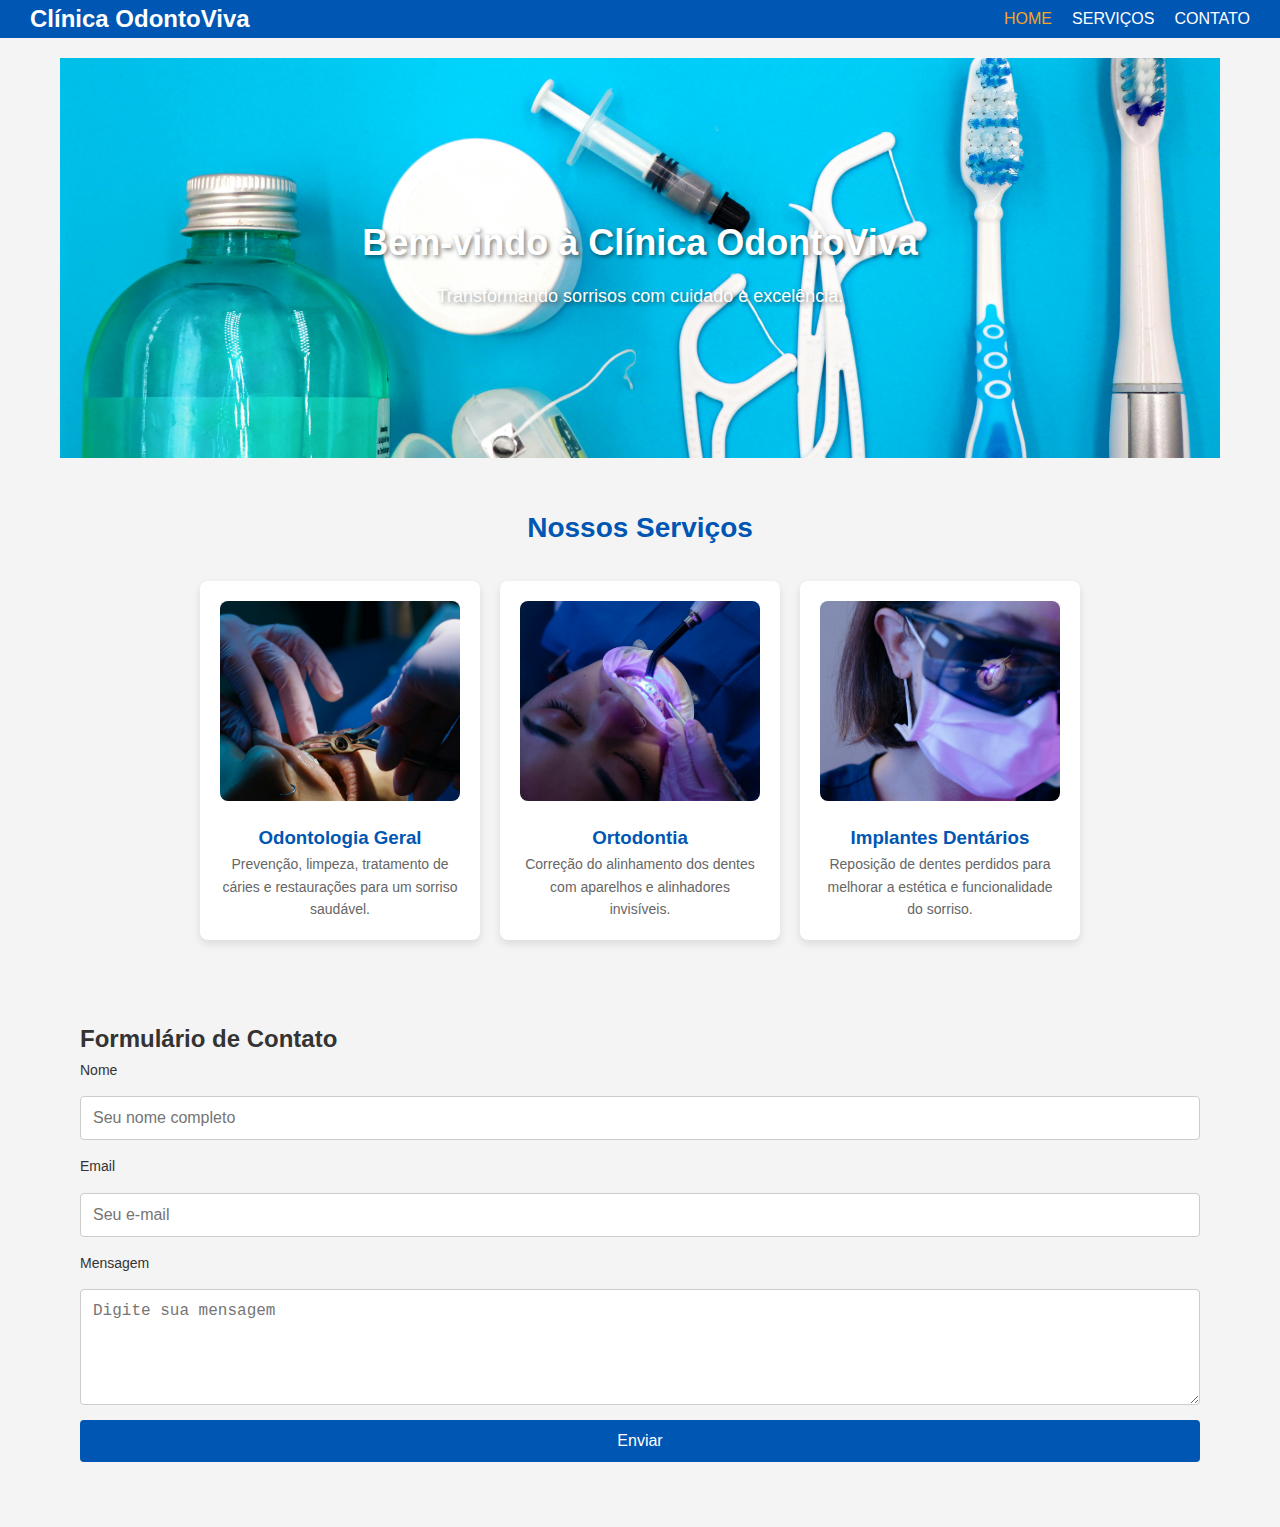
==== index.html @ 81bad6c6 "Site de uma Clinica de Odontologia, esqueleto criado" ====
<!DOCTYPE html>
<html lang="pt-br">
  <head>
    <meta charset="UTF-8" />
    <meta name="viewport" content="width=device-width, initial-scale=1.0" />
    <link rel="stylesheet" href="style.css" />
    <title>Clínica OdontoViva</title>
  </head>
  <body>
    <header class="cabecalho">
      <div class="logo-container">
        <p class="logo-nome">Clínica OdontoViva</p>
      </div>
      <nav class="menu">
        <a href="home.html" class="link-menu ativo">Home</a>
        <a href="servicos.html" class="link-menu">Serviços</a>
        <a href="contato.html" class="link-menu">Contato</a>
      </nav>
    </header>
    
    <main>
      <section class="banner">
        <img src="image/banner.jpg" alt="Ferramentas de Dentista" class="banner-img"/>
        <div class="banner-text">
          <h1>Bem-vindo à Clínica OdontoViva</h1>
          <p>Transformando sorrisos com cuidado e excelência.</p>
        </div>
      </section>
    
      <section class="servicos">
        <h2 class="servicos-titulo">Nossos Serviços</h2>
        <div class="servicos-lista">
          <div class="service-card">
            <img src="image/pexels-cottonbro-6528868.jpg" alt="Odontologia Geral" />
            <h3>Odontologia Geral</h3>
            <p>Prevenção, limpeza, tratamento de cáries e restaurações para um sorriso saudável.</p>
          </div>
          <div class="service-card">
            <img src="image/pexels-cottonbro-6529108.jpg" alt="Ortodontia" />
            <h3>Ortodontia</h3>
            <p>Correção do alinhamento dos dentes com aparelhos e alinhadores invisíveis.</p>
          </div>
          <div class="service-card">
            <img src="image/pexels-cottonbro-6529113.jpg" alt="Implantes Dentários" />
            <h3>Implantes Dentários</h3>
            <p>Reposição de dentes perdidos para melhorar a estética e funcionalidade do sorriso.</p>
          </div>
        </div>
      </section>
    
      <section class="contato">
        <h2>Formulário de Contato</h2>
        <form action="/enviar" method="POST" class="contact-form">
          <label for="nome">Nome</label>
          <input type="text" id="nome" name="nome" required placeholder="Seu nome completo" />

          <label for="email">Email</label>
          <input type="email" id="email" name="email" required placeholder="Seu e-mail" />

          <label for="mensagem">Mensagem</label>
          <textarea id="mensagem" name="mensagem" required placeholder="Digite sua mensagem" rows="5"></textarea>

          <button type="submit" class="submit-btn">Enviar</button>
        </form>
      </section>
    </main>
---- style.css ----
main{
    width: 1200px;
    margin: 0 auto;
}


* {
    margin: 0;
    padding: 0;
    box-sizing: border-box;
  }
  
  
  body {
    font-family: 'Arial', sans-serif;
    background-color: #f4f4f4;
    color: #333;
    line-height: 1.6;
  }
  
  header {
    background-color: #0056b3;
    color: white;
    padding: 15px 0;
    display: flex;
    justify-content: space-between;
    align-items: center;
    padding: 0 30px;
  }
  
  .logo-container {
    font-size: 24px;
    font-weight: bold;
  }
  
  .menu {
    display: flex;
  }
  
  .link-menu {
    color: white;
    text-decoration: none;
    margin-left: 20px;
    font-size: 16px;
    text-transform: uppercase;
    transition: color 0.3s;
  }
  
  .link-menu:hover {
    color: #f5a623;
  }
  
  .ativo {
    color: #f5a623;
  }
  
  main {
    padding: 20px;
  }
  
  .banner {
    position: relative;
    text-align: center;
  }
  
  .banner-img {
    width: 100%;
    height: 400px;
    object-fit: cover;
  }
  
  .banner-text {
    position: absolute;
    top: 50%;
    left: 50%;
    transform: translate(-50%, -50%);
    color: white;
    text-shadow: 2px 2px 4px rgba(0, 0, 0, 0.5);
  }
  
  .banner-text h1 {
    font-size: 36px;
    margin-bottom: 10px;
  }
  
  .banner-text p {
    font-size: 18px;
  }
  
  .servicos {
    text-align: center;
    margin: 40px 0;
  }
  
  .servicos-titulo {
    font-size: 28px;
    margin-bottom: 30px;
    color: #0056b3;
  }
  
  .servicos-lista {
    display: flex;
    justify-content: center;
    gap: 20px;
  }
  
  .service-card {
    background-color: white;
    border-radius: 8px;
    box-shadow: 0 4px 8px rgba(0, 0, 0, 0.1);
    padding: 20px;
    width: 280px;
    text-align: center;
  }
  
  .service-card img {
    width: 100%;
    height: 200px;
    object-fit: cover;
    border-radius: 8px;
  }
  
  .service-card h3 {
    margin-top: 15px;
    color: #0056b3;
  }
  
  .service-card p {
    font-size: 14px;
    color: #666;
  }
  
  .contato {
    background-color: #f4f4f4;
    padding: 40px 20px;
    border-radius: 8px;
  }
  
  .contact-form {
    display: flex;
    flex-direction: column;
    gap: 15px;
  }
  
  .contact-form label {
    font-size: 14px;
    color: #333;
  }
  
  .contact-form input,
  .contact-form textarea {
    padding: 12px;
    font-size: 16px;
    border: 1px solid #ccc;
    border-radius: 4px;
  }
  
  .contact-form input:focus,
  .contact-form textarea:focus {
    border-color: #0056b3;
    outline: none;
  }
  
  .submit-btn {
    background-color: #0056b3;
    color: white;
    border: none;
    padding: 12px;
    font-size: 16px;
    cursor: pointer;
    border-radius: 4px;
    transition: background-color 0.3s;
  }
  
  .submit-btn:hover {
    background-color: #003c8f;
  }
  
  .footer {
    text-align: center;
    padding: 20px;
    background-color: #333;
    color: white;
    margin-top: 40px;
  }
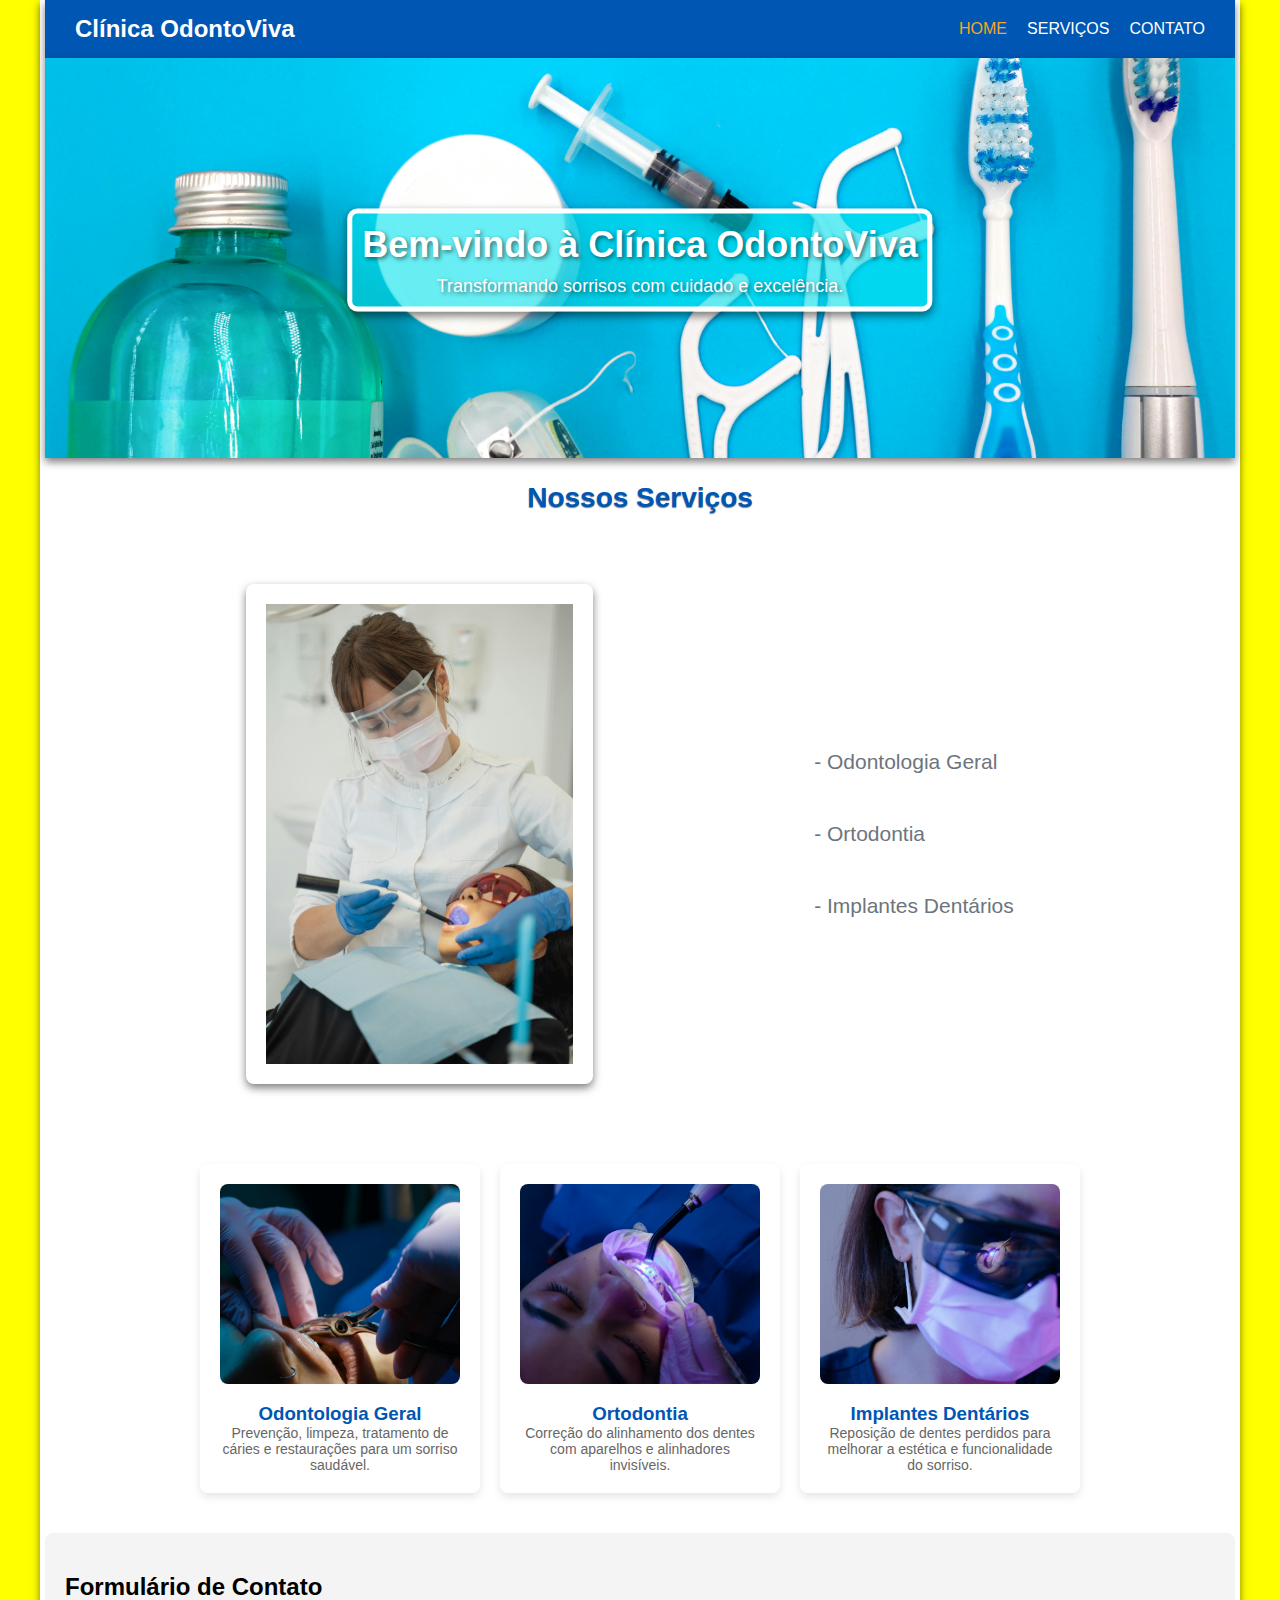
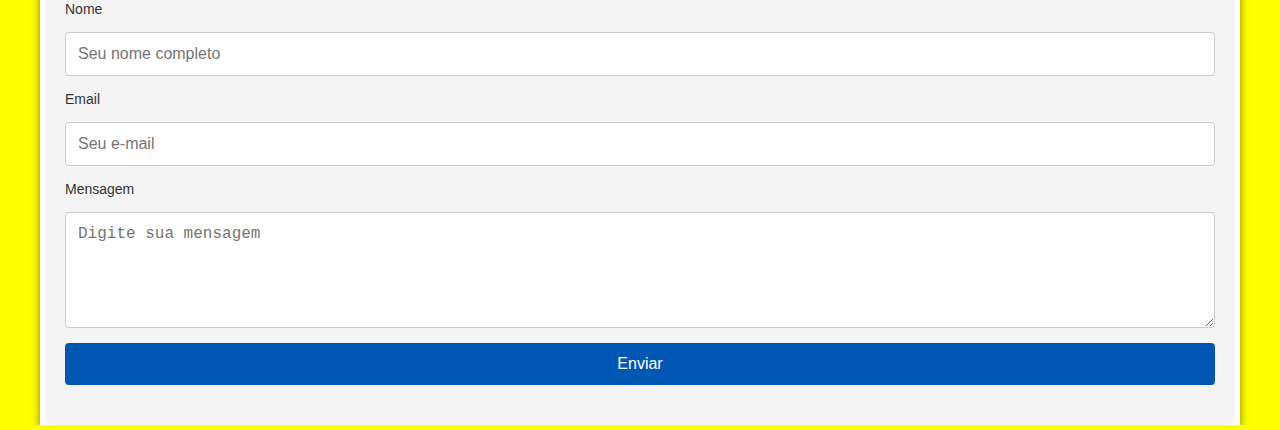
==== commit e9d929f3: "Javascript" ====
--- a/index.html
+++ b/index.html
@@ -7,28 +7,42 @@
     <title>Clínica OdontoViva</title>
   </head>
   <body>
+    <main>
     <header class="cabecalho">
       <div class="logo-container">
         <p class="logo-nome">Clínica OdontoViva</p>
       </div>
       <nav class="menu">
-        <a href="home.html" class="link-menu ativo">Home</a>
-        <a href="servicos.html" class="link-menu">Serviços</a>
-        <a href="contato.html" class="link-menu">Contato</a>
+        <a href="#home" class="link-menu ativo">Home</a>
+        <a href="#servicos" class="link-menu">Serviços</a>
+        <a href="#contato" class="link-menu">Contato</a>
       </nav>
     </header>
     
-    <main>
-      <section class="banner">
-        <img src="image/banner.jpg" alt="Ferramentas de Dentista" class="banner-img"/>
+      <section id="home" class="banner">
+        <img src="image/banner.jpg" alt="Ferramentas de Dentista" class="banner-img" />
         <div class="banner-text">
           <h1>Bem-vindo à Clínica OdontoViva</h1>
           <p>Transformando sorrisos com cuidado e excelência.</p>
         </div>
       </section>
-    
+      
+      <div id="servicos" class="text-content">
+        <h2 class="servicos-titulo">Nossos Serviços</h2>
+        <div class="service-card1">
+          <img src="image/pexels-tima-miroshnichenko-5355835.jpg" alt="Odontologia Geral" />
+          
+          <div class="paragrafo-primeiro">
+            <p>
+              - Odontologia Geral<br><br><br>
+              - Ortodontia<br><br><br>
+              - Implantes Dentários
+            </p>
+          </div>
+        </div>
+      </div>
+      
       <section class="servicos">
-        <h2 class="servicos-titulo">Nossos Serviços</h2>
         <div class="servicos-lista">
           <div class="service-card">
             <img src="image/pexels-cottonbro-6528868.jpg" alt="Odontologia Geral" />
@@ -47,8 +61,8 @@
           </div>
         </div>
       </section>
-    
-      <section class="contato">
+      
+      <section id="contato" class="contato">
         <h2>Formulário de Contato</h2>
         <form action="/enviar" method="POST" class="contact-form">
           <label for="nome">Nome</label>
@@ -63,4 +77,7 @@
           <button type="submit" class="submit-btn">Enviar</button>
         </form>
       </section>
-    </main>+    </main>
+    <script src="app.js"></script>
+  </body>
+</html>
--- a/style.css
+++ b/style.css
@@ -1,6 +1,10 @@
 main{
     width: 1200px;
     margin: 0 auto;
+    border-left: white solid 5px;
+    border-right: white solid 5px;
+    background-color: white;
+    box-shadow: 0 4px 8px rgba(0, 0, 0, 0.5);
 }
 
 
@@ -13,19 +17,17 @@
   
   body {
     font-family: 'Arial', sans-serif;
-    background-color: #f4f4f4;
-    color: #333;
-    line-height: 1.6;
-  }
-  
-  header {
     background-color: #0056b3;
-    color: white;
-    padding: 15px 0;
+  }
+  
+  .cabecalho {
+    background-color: #0056b3;
+    color: white;
+    padding: 15px 30px;
     display: flex;
     justify-content: space-between;
     align-items: center;
-    padding: 0 30px;
+    box-shadow: 0 4px 8px rgba(0, 0, 0, 0.5);
   }
   
   .logo-container {
@@ -54,10 +56,6 @@
     color: #f5a623;
   }
   
-  main {
-    padding: 20px;
-  }
-  
   .banner {
     position: relative;
     text-align: center;
@@ -67,6 +65,7 @@
     width: 100%;
     height: 400px;
     object-fit: cover;
+    box-shadow: 0 4px 8px rgba(0, 0, 0, 0.5);
   }
   
   .banner-text {
@@ -76,6 +75,11 @@
     transform: translate(-50%, -50%);
     color: white;
     text-shadow: 2px 2px 4px rgba(0, 0, 0, 0.5);
+    background-color: #02e2ee98;
+    padding: 10px;
+    border: white solid 5px;
+    border-radius: 10px;
+    box-shadow: 0 4px 8px rgba(0, 0, 0, 0.5);
   }
   
   .banner-text h1 {
@@ -86,6 +90,33 @@
   .banner-text p {
     font-size: 18px;
   }
+
+  
+  .service-card1{
+    display: flex;
+    align-items: center;
+    justify-content: space-evenly;
+  }
+
+  .paragrafo-primeiro{
+    font-size: 21px;
+    color: #6C757D;
+    margin-bottom: 30px;
+    max-width: 517px;
+    margin: 40px 0;
+    padding: 20px;
+  }
+
+  .service-card1 img{
+    background-color: white;
+    border-radius: 8px;
+    box-shadow: 0 4px 8px rgba(0, 0, 0, 0.5);
+    padding: 20px;
+    text-align: center;
+    max-width: 600px;
+    height: 500px;
+    margin: 40px 0;
+  }
   
   .servicos {
     text-align: center;
@@ -95,7 +126,10 @@
   .servicos-titulo {
     font-size: 28px;
     margin-bottom: 30px;
+    margin-top: 20px;
     color: #0056b3;
+    text-align: center;
+    text-shadow: 0 1px 1px rgba(0, 0, 0, 0.5);
   }
   
   .servicos-lista {
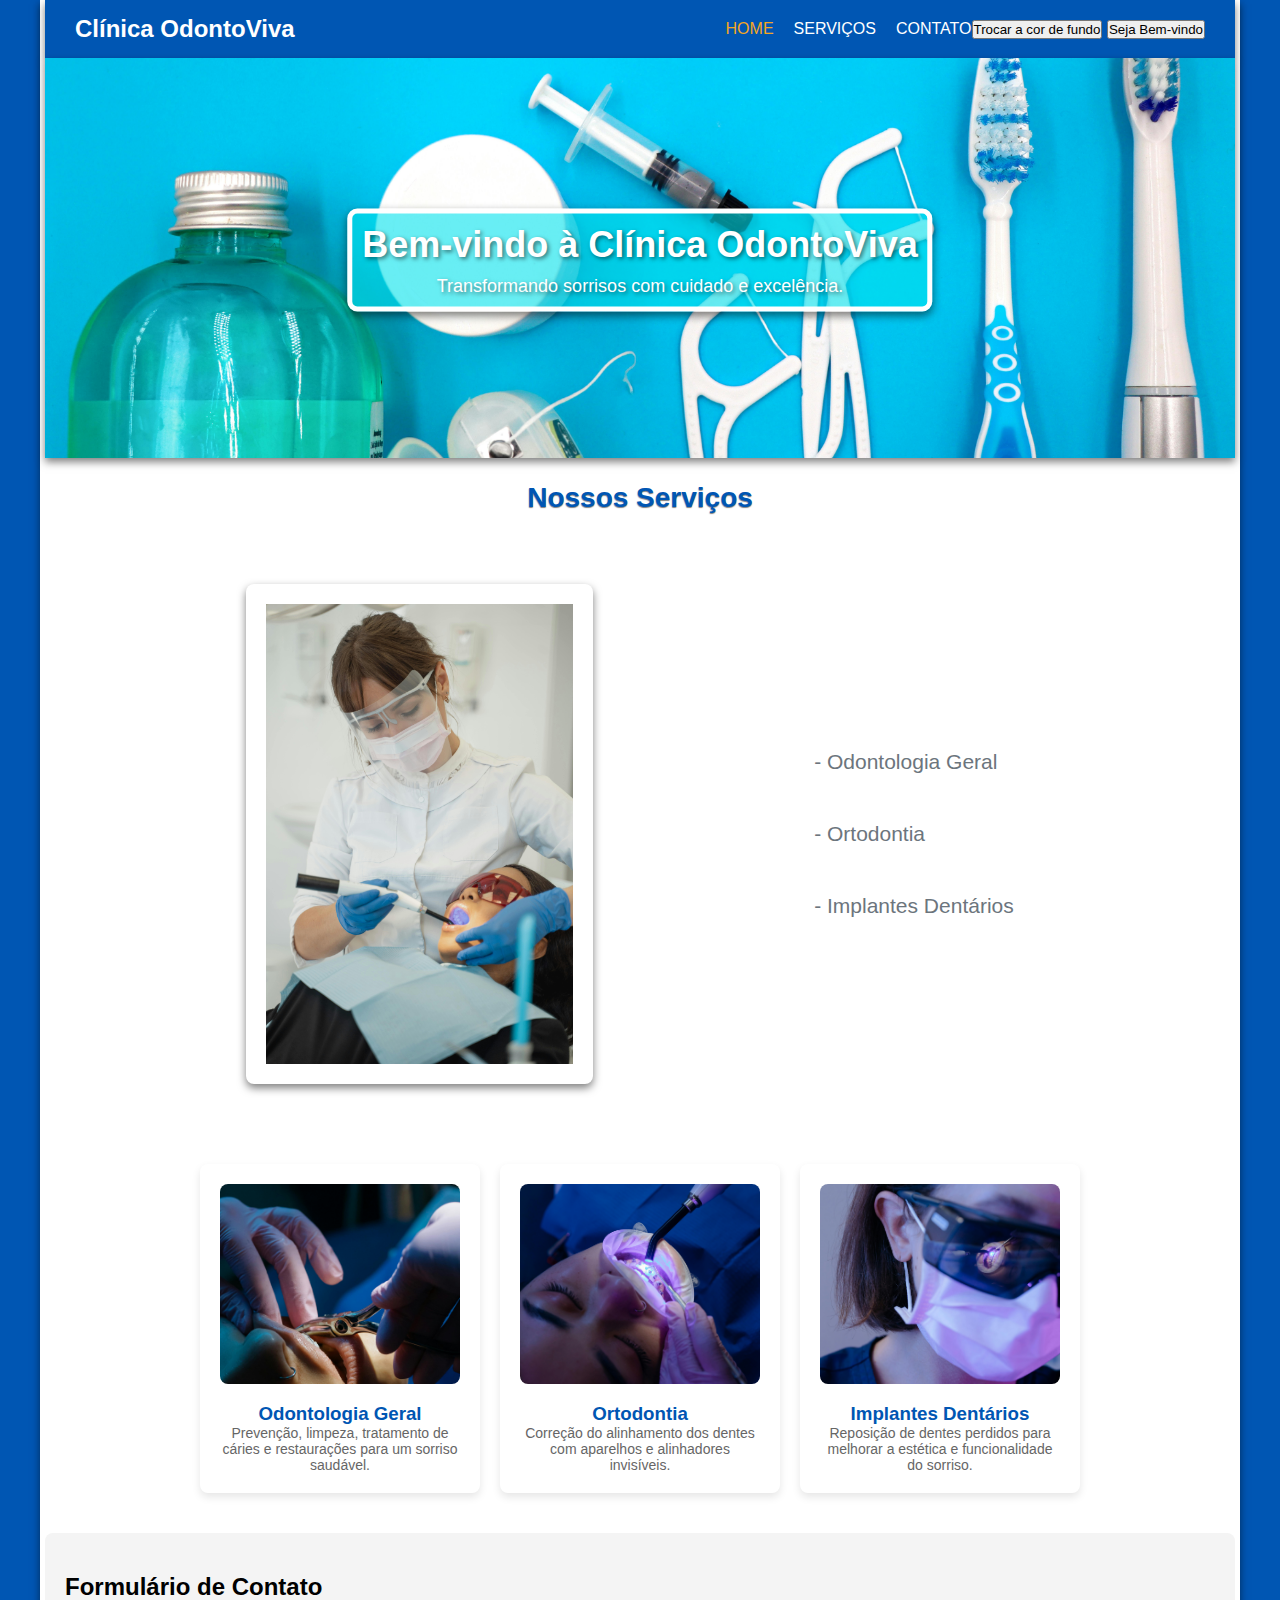
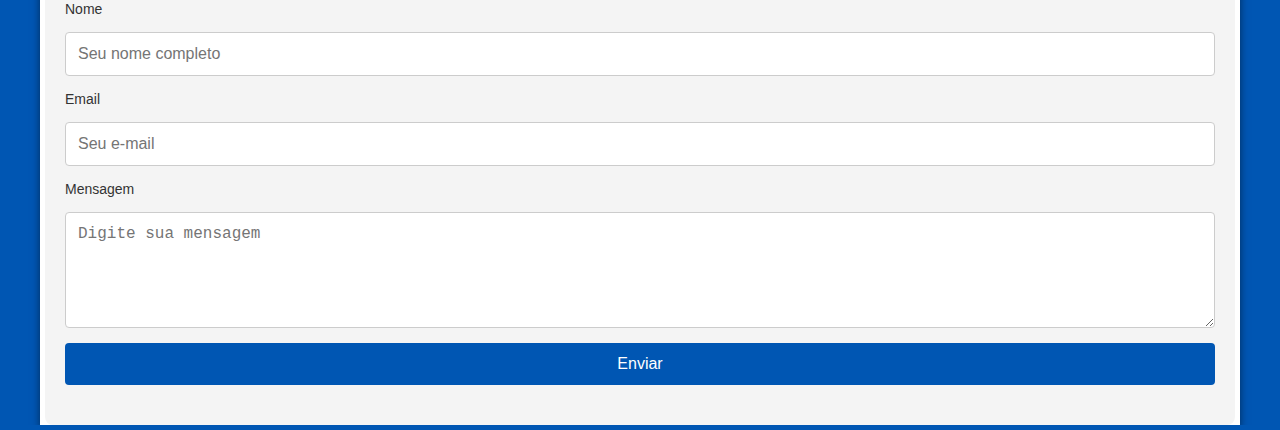
==== commit 2f947913: "Colocando botão com função JS" ====
--- a/index.html
+++ b/index.html
@@ -16,6 +16,10 @@
         <a href="#home" class="link-menu ativo">Home</a>
         <a href="#servicos" class="link-menu">Serviços</a>
         <a href="#contato" class="link-menu">Contato</a>
+        <div class="botoes">
+          <button type="button" onclick="fnTrocarCorDeFundo()">Trocar a cor de fundo</button>
+          <button type="button" onclick="fnSaudacao()">Seja Bem-vindo</button>
+        </div>
       </nav>
     </header>
     
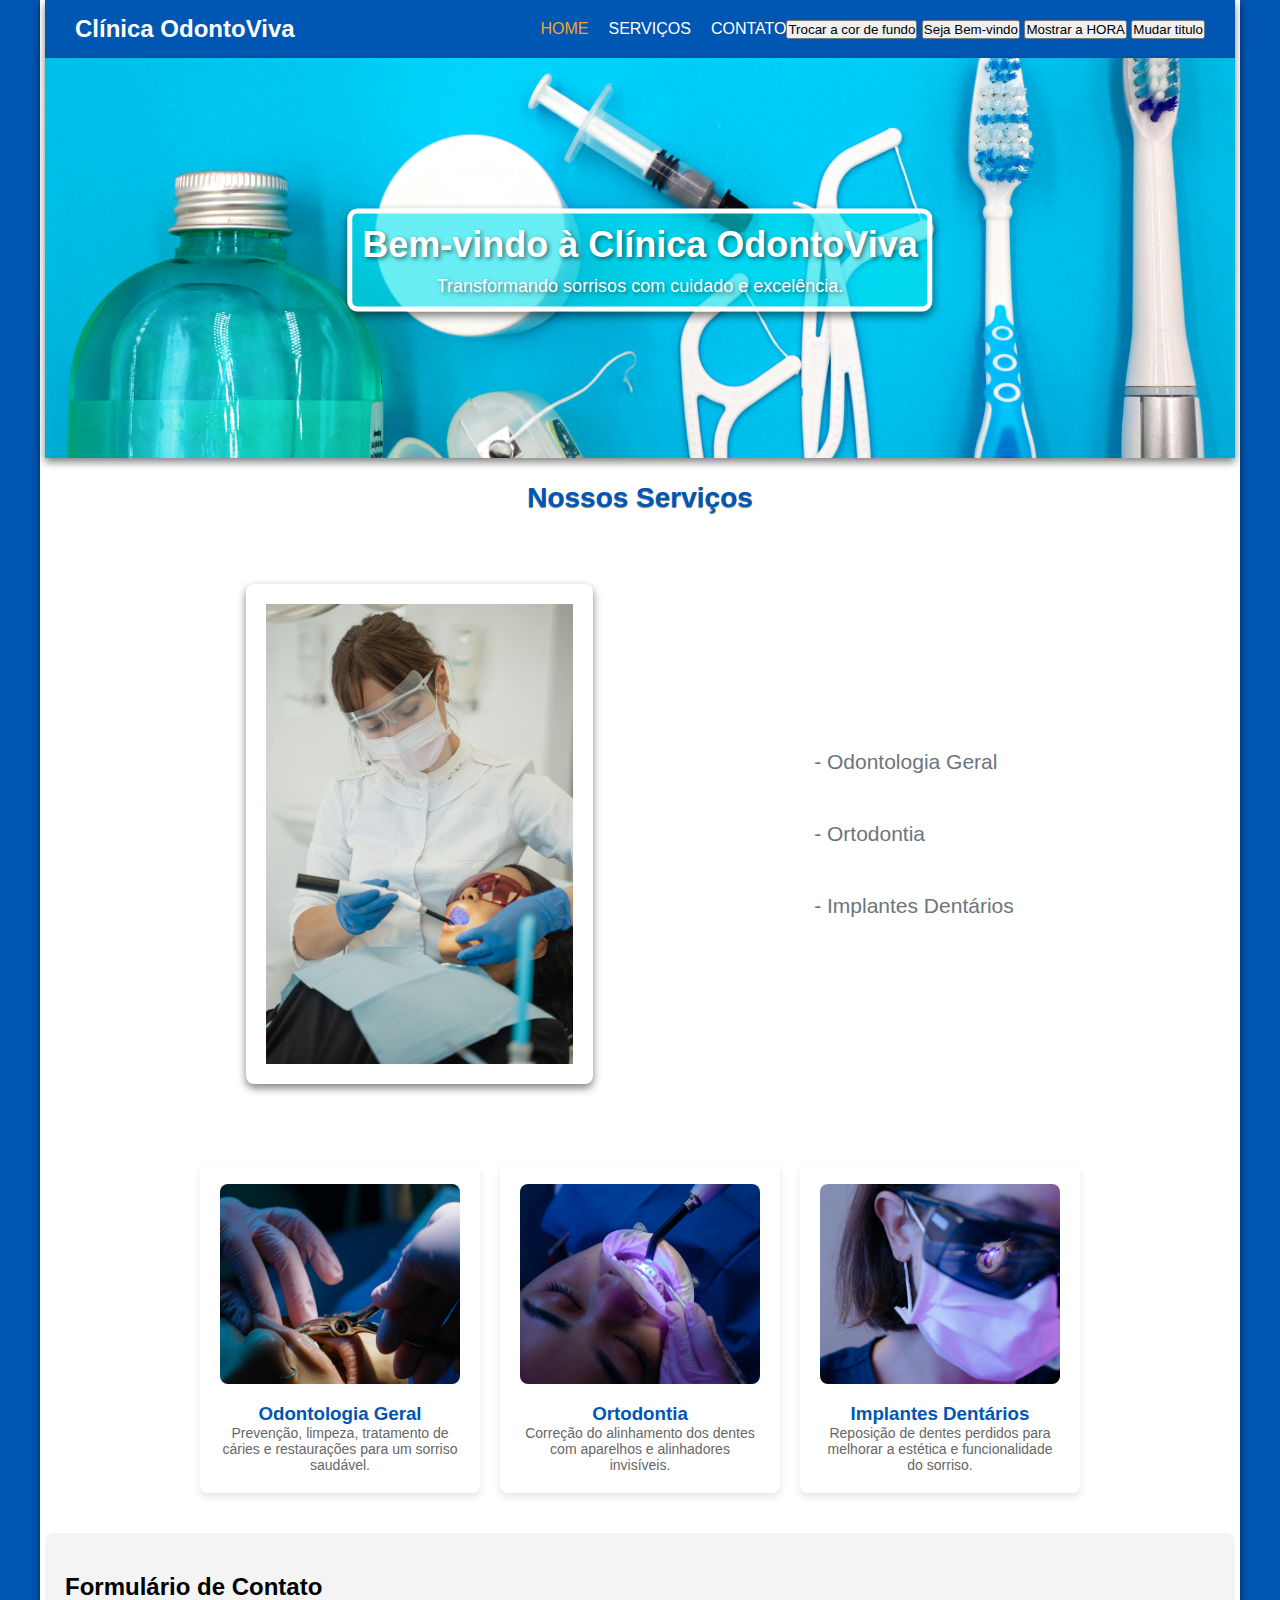
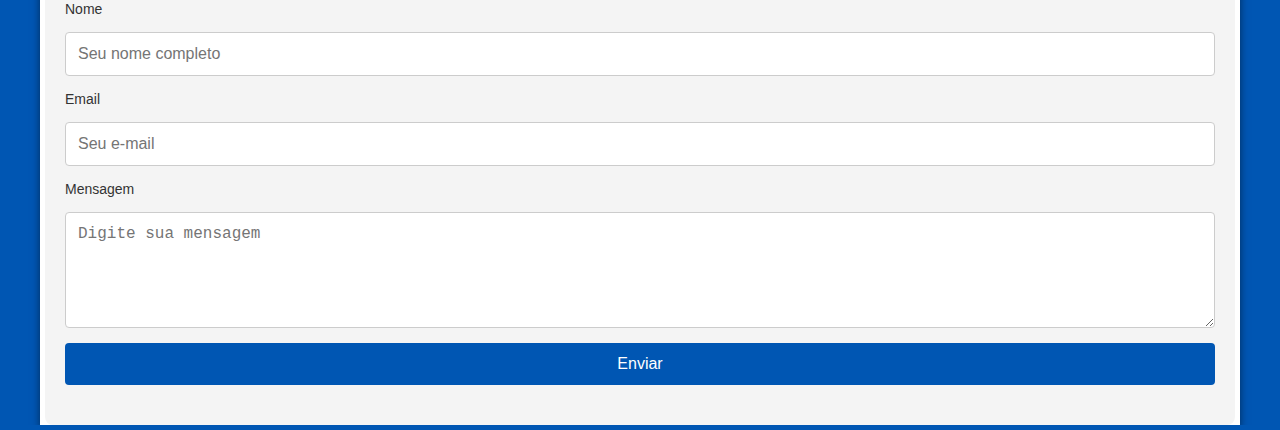
==== commit a6470c6b: "Função de hora e função de trocar titulo" ====
--- a/index.html
+++ b/index.html
@@ -10,7 +10,7 @@
     <main>
     <header class="cabecalho">
       <div class="logo-container">
-        <p class="logo-nome">Clínica OdontoViva</p>
+        <p class="logo-nome" id="titulo">Clínica OdontoViva</p>
       </div>
       <nav class="menu">
         <a href="#home" class="link-menu ativo">Home</a>
@@ -19,6 +19,8 @@
         <div class="botoes">
           <button type="button" onclick="fnTrocarCorDeFundo()">Trocar a cor de fundo</button>
           <button type="button" onclick="fnSaudacao()">Seja Bem-vindo</button>
+          <button type="button" onclick="FnMostrarHoraAtual()">Mostrar a HORA</button>
+          <button type="button" onclick="fnTrocarTitulo()">Mudar titulo</button>
         </div>
       </nav>
     </header>
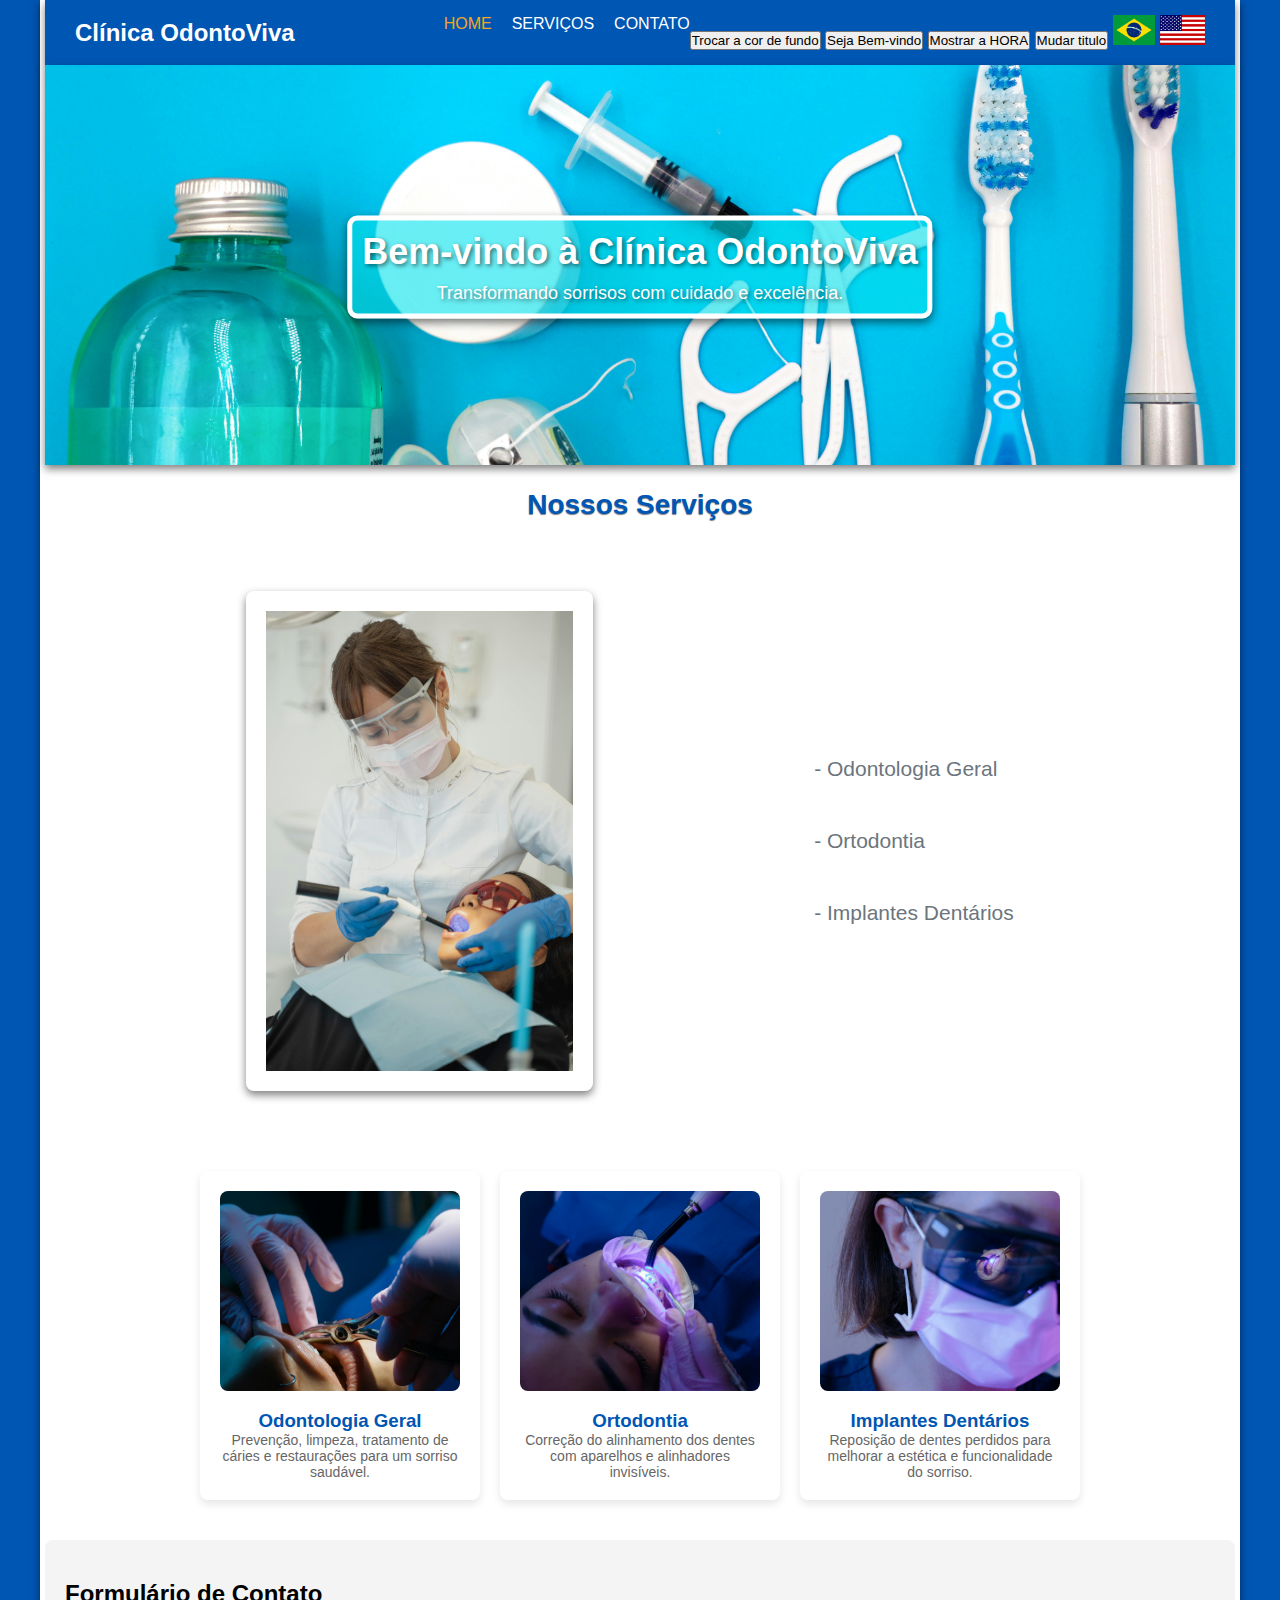
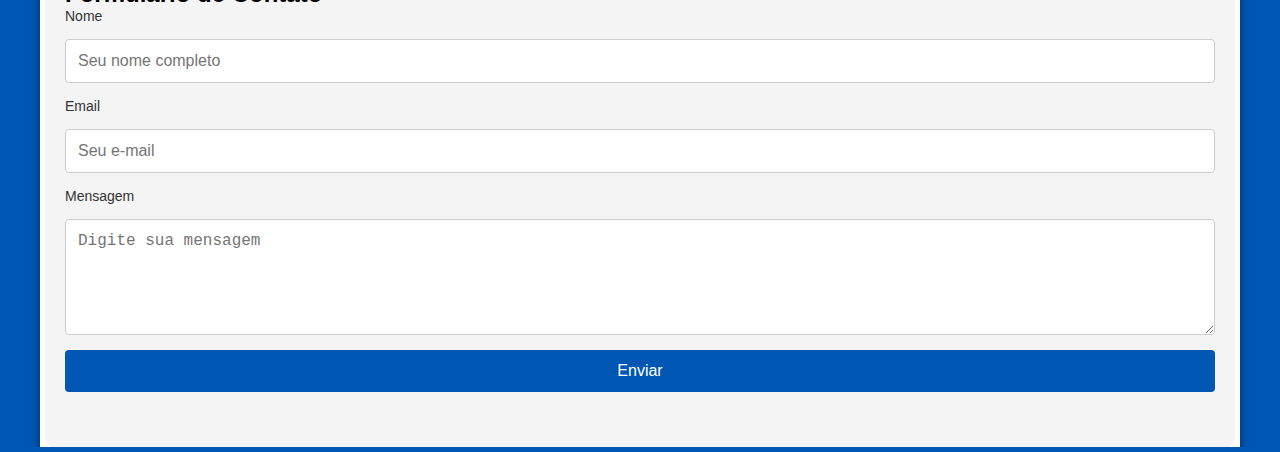
==== commit c86497ea: "formulario JS" ====
--- a/index.html
+++ b/index.html
@@ -21,6 +21,8 @@
           <button type="button" onclick="fnSaudacao()">Seja Bem-vindo</button>
           <button type="button" onclick="FnMostrarHoraAtual()">Mostrar a HORA</button>
           <button type="button" onclick="fnTrocarTitulo()">Mudar titulo</button>
+          <img src="image/image.png" alt="Brasil" height="30">
+          <img src="image/bandeira_americana_bb.webp" alt="Estados Unidos" height="30">
         </div>
       </nav>
     </header>
@@ -68,19 +70,20 @@
         </div>
       </section>
       
-      <section id="contato" class="contato">
+      <section class="contato">
         <h2>Formulário de Contato</h2>
-        <form action="/enviar" method="POST" class="contact-form">
+        <form class="contact-form">
           <label for="nome">Nome</label>
           <input type="text" id="nome" name="nome" required placeholder="Seu nome completo" />
 
           <label for="email">Email</label>
-          <input type="email" id="email" name="email" required placeholder="Seu e-mail" />
+          <input type="text" id="email" name="email" required placeholder="Seu e-mail" />
 
           <label for="mensagem">Mensagem</label>
           <textarea id="mensagem" name="mensagem" required placeholder="Digite sua mensagem" rows="5"></textarea>
 
-          <button type="submit" class="submit-btn">Enviar</button>
+          <button class="submit-btn" onclick="fnRegistrarContato()">Enviar</button>
+          <p id="informacoes"></p>
         </form>
       </section>
     </main>
